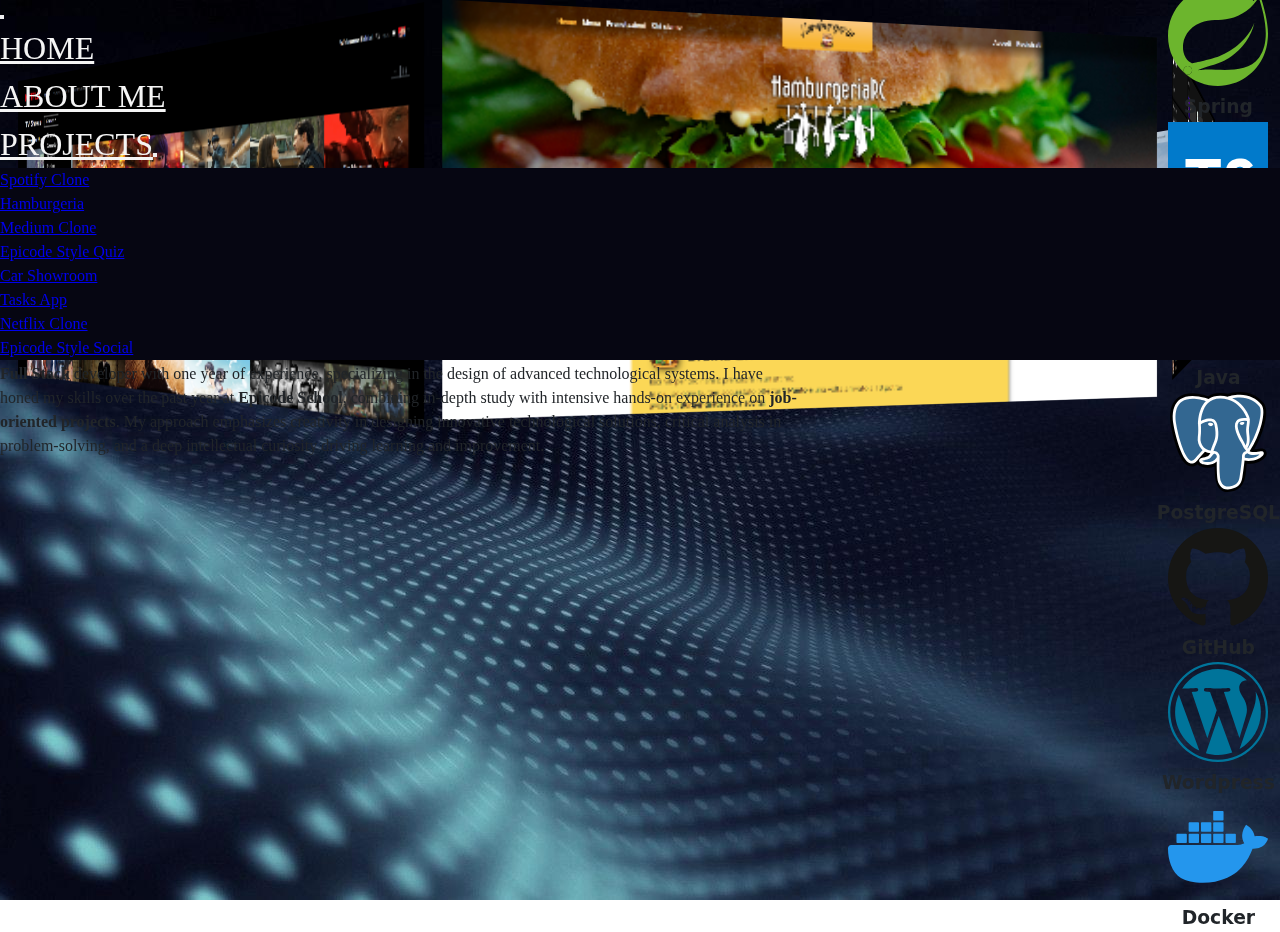
==== index.html @ 360861d2 "fake mail implemented" ====
<!doctype html>
<html lang="en" data-critters-container>
<head>
  <meta charset="utf-8">
  <title>MyPortfolio</title>
  <base href="/">
  <meta name="viewport" content="width=device-width, initial-scale=1">
  <link rel="icon" type="image/x-icon" href="favicon.ico">
  <link rel="stylesheet" href="node_modules/bootstrap/dist/css/bootstrap.min.css">
<style>@charset "UTF-8";@import"https://fonts.cdnfonts.com/css/ica-rubrik-black";@import"https://fonts.cdnfonts.com/css/poppins";:root{--bs-blue:#0d6efd;--bs-indigo:#6610f2;--bs-purple:#6f42c1;--bs-pink:#d63384;--bs-red:#dc3545;--bs-orange:#fd7e14;--bs-yellow:#ffc107;--bs-green:#198754;--bs-teal:#20c997;--bs-cyan:#0dcaf0;--bs-black:#000;--bs-white:#fff;--bs-gray:#6c757d;--bs-gray-dark:#343a40;--bs-gray-100:#f8f9fa;--bs-gray-200:#e9ecef;--bs-gray-300:#dee2e6;--bs-gray-400:#ced4da;--bs-gray-500:#adb5bd;--bs-gray-600:#6c757d;--bs-gray-700:#495057;--bs-gray-800:#343a40;--bs-gray-900:#212529;--bs-primary:#0d6efd;--bs-secondary:#6c757d;--bs-success:#198754;--bs-info:#0dcaf0;--bs-warning:#ffc107;--bs-danger:#dc3545;--bs-light:#f8f9fa;--bs-dark:#212529;--bs-primary-rgb:13,110,253;--bs-secondary-rgb:108,117,125;--bs-success-rgb:25,135,84;--bs-info-rgb:13,202,240;--bs-warning-rgb:255,193,7;--bs-danger-rgb:220,53,69;--bs-light-rgb:248,249,250;--bs-dark-rgb:33,37,41;--bs-primary-text-emphasis:#052c65;--bs-secondary-text-emphasis:#2b2f32;--bs-success-text-emphasis:#0a3622;--bs-info-text-emphasis:#055160;--bs-warning-text-emphasis:#664d03;--bs-danger-text-emphasis:#58151c;--bs-light-text-emphasis:#495057;--bs-dark-text-emphasis:#495057;--bs-primary-bg-subtle:#cfe2ff;--bs-secondary-bg-subtle:#e2e3e5;--bs-success-bg-subtle:#d1e7dd;--bs-info-bg-subtle:#cff4fc;--bs-warning-bg-subtle:#fff3cd;--bs-danger-bg-subtle:#f8d7da;--bs-light-bg-subtle:#fcfcfd;--bs-dark-bg-subtle:#ced4da;--bs-primary-border-subtle:#9ec5fe;--bs-secondary-border-subtle:#c4c8cb;--bs-success-border-subtle:#a3cfbb;--bs-info-border-subtle:#9eeaf9;--bs-warning-border-subtle:#ffe69c;--bs-danger-border-subtle:#f1aeb5;--bs-light-border-subtle:#e9ecef;--bs-dark-border-subtle:#adb5bd;--bs-white-rgb:255,255,255;--bs-black-rgb:0,0,0;--bs-font-sans-serif:system-ui,-apple-system,"Segoe UI",Roboto,"Helvetica Neue","Noto Sans","Liberation Sans",Arial,sans-serif,"Apple Color Emoji","Segoe UI Emoji","Segoe UI Symbol","Noto Color Emoji";--bs-font-monospace:SFMono-Regular,Menlo,Monaco,Consolas,"Liberation Mono","Courier New",monospace;--bs-gradient:linear-gradient(180deg, rgba(255, 255, 255, .15), rgba(255, 255, 255, 0));--bs-body-font-family:var(--bs-font-sans-serif);--bs-body-font-size:1rem;--bs-body-font-weight:400;--bs-body-line-height:1.5;--bs-body-color:#212529;--bs-body-color-rgb:33,37,41;--bs-body-bg:#fff;--bs-body-bg-rgb:255,255,255;--bs-emphasis-color:#000;--bs-emphasis-color-rgb:0,0,0;--bs-secondary-color:rgba(33, 37, 41, .75);--bs-secondary-color-rgb:33,37,41;--bs-secondary-bg:#e9ecef;--bs-secondary-bg-rgb:233,236,239;--bs-tertiary-color:rgba(33, 37, 41, .5);--bs-tertiary-color-rgb:33,37,41;--bs-tertiary-bg:#f8f9fa;--bs-tertiary-bg-rgb:248,249,250;--bs-heading-color:inherit;--bs-link-color:#0d6efd;--bs-link-color-rgb:13,110,253;--bs-link-decoration:underline;--bs-link-hover-color:#0a58ca;--bs-link-hover-color-rgb:10,88,202;--bs-code-color:#d63384;--bs-highlight-color:#212529;--bs-highlight-bg:#fff3cd;--bs-border-width:1px;--bs-border-style:solid;--bs-border-color:#dee2e6;--bs-border-color-translucent:rgba(0, 0, 0, .175);--bs-border-radius:.375rem;--bs-border-radius-sm:.25rem;--bs-border-radius-lg:.5rem;--bs-border-radius-xl:1rem;--bs-border-radius-xxl:2rem;--bs-border-radius-2xl:var(--bs-border-radius-xxl);--bs-border-radius-pill:50rem;--bs-box-shadow:0 .5rem 1rem rgba(0, 0, 0, .15);--bs-box-shadow-sm:0 .125rem .25rem rgba(0, 0, 0, .075);--bs-box-shadow-lg:0 1rem 3rem rgba(0, 0, 0, .175);--bs-box-shadow-inset:inset 0 1px 2px rgba(0, 0, 0, .075);--bs-focus-ring-width:.25rem;--bs-focus-ring-opacity:.25;--bs-focus-ring-color:rgba(13, 110, 253, .25);--bs-form-valid-color:#198754;--bs-form-valid-border-color:#198754;--bs-form-invalid-color:#dc3545;--bs-form-invalid-border-color:#dc3545}*,:after,:before{box-sizing:border-box}@media (prefers-reduced-motion:no-preference){:root{scroll-behavior:smooth}}body{margin:0;font-family:var(--bs-body-font-family);font-size:var(--bs-body-font-size);font-weight:var(--bs-body-font-weight);line-height:var(--bs-body-line-height);color:var(--bs-body-color);text-align:var(--bs-body-text-align);background-color:var(--bs-body-bg);-webkit-text-size-adjust:100%;-webkit-tap-highlight-color:transparent}:root{--bs-breakpoint-xs:0;--bs-breakpoint-sm:576px;--bs-breakpoint-md:768px;--bs-breakpoint-lg:992px;--bs-breakpoint-xl:1200px;--bs-breakpoint-xxl:1400px}:root{--bs-blue: #0d6efd;--bs-indigo: #6610f2;--bs-purple: #6f42c1;--bs-pink: #d63384;--bs-red: #dc3545;--bs-orange: #fd7e14;--bs-yellow: #ffc107;--bs-green: #198754;--bs-teal: #20c997;--bs-cyan: #0dcaf0;--bs-black: #000;--bs-white: #fff;--bs-gray: #6c757d;--bs-gray-dark: #343a40;--bs-gray-100: #f8f9fa;--bs-gray-200: #e9ecef;--bs-gray-300: #dee2e6;--bs-gray-400: #ced4da;--bs-gray-500: #adb5bd;--bs-gray-600: #6c757d;--bs-gray-700: #495057;--bs-gray-800: #343a40;--bs-gray-900: #212529;--bs-primary: #0d6efd;--bs-secondary: #6c757d;--bs-success: #198754;--bs-info: #0dcaf0;--bs-warning: #ffc107;--bs-danger: #dc3545;--bs-light: #f8f9fa;--bs-dark: #212529;--bs-primary-rgb: 13, 110, 253;--bs-secondary-rgb: 108, 117, 125;--bs-success-rgb: 25, 135, 84;--bs-info-rgb: 13, 202, 240;--bs-warning-rgb: 255, 193, 7;--bs-danger-rgb: 220, 53, 69;--bs-light-rgb: 248, 249, 250;--bs-dark-rgb: 33, 37, 41;--bs-primary-text-emphasis: #052c65;--bs-secondary-text-emphasis: #2b2f32;--bs-success-text-emphasis: #0a3622;--bs-info-text-emphasis: #055160;--bs-warning-text-emphasis: #664d03;--bs-danger-text-emphasis: #58151c;--bs-light-text-emphasis: #495057;--bs-dark-text-emphasis: #495057;--bs-primary-bg-subtle: #cfe2ff;--bs-secondary-bg-subtle: #e2e3e5;--bs-success-bg-subtle: #d1e7dd;--bs-info-bg-subtle: #cff4fc;--bs-warning-bg-subtle: #fff3cd;--bs-danger-bg-subtle: #f8d7da;--bs-light-bg-subtle: #fcfcfd;--bs-dark-bg-subtle: #ced4da;--bs-primary-border-subtle: #9ec5fe;--bs-secondary-border-subtle: #c4c8cb;--bs-success-border-subtle: #a3cfbb;--bs-info-border-subtle: #9eeaf9;--bs-warning-border-subtle: #ffe69c;--bs-danger-border-subtle: #f1aeb5;--bs-light-border-subtle: #e9ecef;--bs-dark-border-subtle: #adb5bd;--bs-white-rgb: 255, 255, 255;--bs-black-rgb: 0, 0, 0;--bs-font-sans-serif: system-ui, -apple-system, "Segoe UI", Roboto, "Helvetica Neue", "Noto Sans", "Liberation Sans", Arial, sans-serif, "Apple Color Emoji", "Segoe UI Emoji", "Segoe UI Symbol", "Noto Color Emoji";--bs-font-monospace: SFMono-Regular, Menlo, Monaco, Consolas, "Liberation Mono", "Courier New", monospace;--bs-gradient: linear-gradient(180deg, rgba(255, 255, 255, .15), rgba(255, 255, 255, 0));--bs-body-font-family: var(--bs-font-sans-serif);--bs-body-font-size: 1rem;--bs-body-font-weight: 400;--bs-body-line-height: 1.5;--bs-body-color: #212529;--bs-body-color-rgb: 33, 37, 41;--bs-body-bg: #fff;--bs-body-bg-rgb: 255, 255, 255;--bs-emphasis-color: #000;--bs-emphasis-color-rgb: 0, 0, 0;--bs-secondary-color: rgba(33, 37, 41, .75);--bs-secondary-color-rgb: 33, 37, 41;--bs-secondary-bg: #e9ecef;--bs-secondary-bg-rgb: 233, 236, 239;--bs-tertiary-color: rgba(33, 37, 41, .5);--bs-tertiary-color-rgb: 33, 37, 41;--bs-tertiary-bg: #f8f9fa;--bs-tertiary-bg-rgb: 248, 249, 250;--bs-heading-color: inherit;--bs-link-color: #0d6efd;--bs-link-color-rgb: 13, 110, 253;--bs-link-decoration: underline;--bs-link-hover-color: #0a58ca;--bs-link-hover-color-rgb: 10, 88, 202;--bs-code-color: #d63384;--bs-highlight-color: #212529;--bs-highlight-bg: #fff3cd;--bs-border-width: 1px;--bs-border-style: solid;--bs-border-color: #dee2e6;--bs-border-color-translucent: rgba(0, 0, 0, .175);--bs-border-radius: .375rem;--bs-border-radius-sm: .25rem;--bs-border-radius-lg: .5rem;--bs-border-radius-xl: 1rem;--bs-border-radius-xxl: 2rem;--bs-border-radius-2xl: var(--bs-border-radius-xxl);--bs-border-radius-pill: 50rem;--bs-box-shadow: 0 .5rem 1rem rgba(0, 0, 0, .15);--bs-box-shadow-sm: 0 .125rem .25rem rgba(0, 0, 0, .075);--bs-box-shadow-lg: 0 1rem 3rem rgba(0, 0, 0, .175);--bs-box-shadow-inset: inset 0 1px 2px rgba(0, 0, 0, .075);--bs-focus-ring-width: .25rem;--bs-focus-ring-opacity: .25;--bs-focus-ring-color: rgba(13, 110, 253, .25);--bs-form-valid-color: #198754;--bs-form-valid-border-color: #198754;--bs-form-invalid-color: #dc3545;--bs-form-invalid-border-color: #dc3545}*,*:before,*:after{box-sizing:border-box}@media (prefers-reduced-motion: no-preference){:root{scroll-behavior:smooth}}body{margin:0;font-family:var(--bs-body-font-family);font-size:var(--bs-body-font-size);font-weight:var(--bs-body-font-weight);line-height:var(--bs-body-line-height);color:var(--bs-body-color);text-align:var(--bs-body-text-align);background-color:var(--bs-body-bg);-webkit-text-size-adjust:100%;-webkit-tap-highlight-color:rgba(0,0,0,0)}:root{--bs-breakpoint-xs: 0;--bs-breakpoint-sm: 576px;--bs-breakpoint-md: 768px;--bs-breakpoint-lg: 992px;--bs-breakpoint-xl: 1200px;--bs-breakpoint-xxl: 1400px}body{background-image:url("./media/R-FRGKH5ZP.jpeg");background-repeat:no-repeat;background-size:cover;background-position:center;background-attachment:fixed;background-blend-mode:darken}*{margin:0;padding:0;box-sizing:border-box}body:before{width:min(1400px,90vw);top:10%;left:50%;transform:translate(-50%);content:"";background-image:url("./media/R-FRGKH5ZP.jpeg");background-size:cover;background-repeat:no-repeat;pointer-events:none}
</style><link rel="stylesheet" href="styles-S6FNMMBS.css" media="print" onload="this.media='all'"><noscript><link rel="stylesheet" href="styles-S6FNMMBS.css"></noscript><link rel="preload" href="https://fonts.cdnfonts.com/css/ica-rubrik-black" as="style"><link rel="preload" href="https://fonts.cdnfonts.com/css/poppins" as="style"><link rel="modulepreload" href="dotenv"></head>
<body>
  <app-root></app-root>
  
<script src="polyfills-GTEVC5Y5.js" type="module"></script><script src="scripts-O3PTXEVQ.js" defer></script><script src="main-2D2OBG4B.js" type="module"></script></body>
</html>
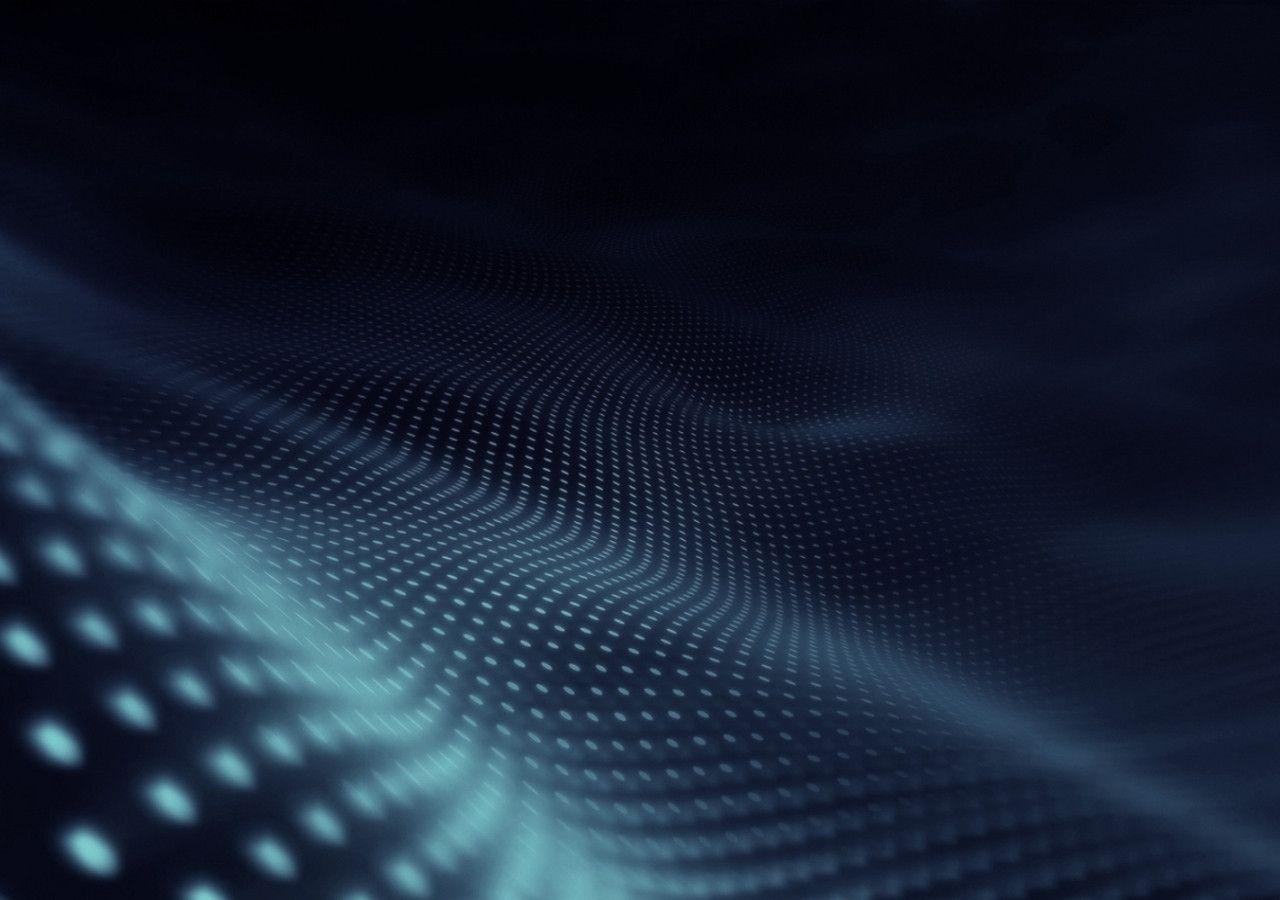
==== commit 97847b1b: "test 1" ====
--- a/index.html
+++ b/index.html
@@ -8,9 +8,9 @@
   <link rel="icon" type="image/x-icon" href="favicon.ico">
   <link rel="stylesheet" href="node_modules/bootstrap/dist/css/bootstrap.min.css">
 <style>@charset "UTF-8";@import"https://fonts.cdnfonts.com/css/ica-rubrik-black";@import"https://fonts.cdnfonts.com/css/poppins";:root{--bs-blue:#0d6efd;--bs-indigo:#6610f2;--bs-purple:#6f42c1;--bs-pink:#d63384;--bs-red:#dc3545;--bs-orange:#fd7e14;--bs-yellow:#ffc107;--bs-green:#198754;--bs-teal:#20c997;--bs-cyan:#0dcaf0;--bs-black:#000;--bs-white:#fff;--bs-gray:#6c757d;--bs-gray-dark:#343a40;--bs-gray-100:#f8f9fa;--bs-gray-200:#e9ecef;--bs-gray-300:#dee2e6;--bs-gray-400:#ced4da;--bs-gray-500:#adb5bd;--bs-gray-600:#6c757d;--bs-gray-700:#495057;--bs-gray-800:#343a40;--bs-gray-900:#212529;--bs-primary:#0d6efd;--bs-secondary:#6c757d;--bs-success:#198754;--bs-info:#0dcaf0;--bs-warning:#ffc107;--bs-danger:#dc3545;--bs-light:#f8f9fa;--bs-dark:#212529;--bs-primary-rgb:13,110,253;--bs-secondary-rgb:108,117,125;--bs-success-rgb:25,135,84;--bs-info-rgb:13,202,240;--bs-warning-rgb:255,193,7;--bs-danger-rgb:220,53,69;--bs-light-rgb:248,249,250;--bs-dark-rgb:33,37,41;--bs-primary-text-emphasis:#052c65;--bs-secondary-text-emphasis:#2b2f32;--bs-success-text-emphasis:#0a3622;--bs-info-text-emphasis:#055160;--bs-warning-text-emphasis:#664d03;--bs-danger-text-emphasis:#58151c;--bs-light-text-emphasis:#495057;--bs-dark-text-emphasis:#495057;--bs-primary-bg-subtle:#cfe2ff;--bs-secondary-bg-subtle:#e2e3e5;--bs-success-bg-subtle:#d1e7dd;--bs-info-bg-subtle:#cff4fc;--bs-warning-bg-subtle:#fff3cd;--bs-danger-bg-subtle:#f8d7da;--bs-light-bg-subtle:#fcfcfd;--bs-dark-bg-subtle:#ced4da;--bs-primary-border-subtle:#9ec5fe;--bs-secondary-border-subtle:#c4c8cb;--bs-success-border-subtle:#a3cfbb;--bs-info-border-subtle:#9eeaf9;--bs-warning-border-subtle:#ffe69c;--bs-danger-border-subtle:#f1aeb5;--bs-light-border-subtle:#e9ecef;--bs-dark-border-subtle:#adb5bd;--bs-white-rgb:255,255,255;--bs-black-rgb:0,0,0;--bs-font-sans-serif:system-ui,-apple-system,"Segoe UI",Roboto,"Helvetica Neue","Noto Sans","Liberation Sans",Arial,sans-serif,"Apple Color Emoji","Segoe UI Emoji","Segoe UI Symbol","Noto Color Emoji";--bs-font-monospace:SFMono-Regular,Menlo,Monaco,Consolas,"Liberation Mono","Courier New",monospace;--bs-gradient:linear-gradient(180deg, rgba(255, 255, 255, .15), rgba(255, 255, 255, 0));--bs-body-font-family:var(--bs-font-sans-serif);--bs-body-font-size:1rem;--bs-body-font-weight:400;--bs-body-line-height:1.5;--bs-body-color:#212529;--bs-body-color-rgb:33,37,41;--bs-body-bg:#fff;--bs-body-bg-rgb:255,255,255;--bs-emphasis-color:#000;--bs-emphasis-color-rgb:0,0,0;--bs-secondary-color:rgba(33, 37, 41, .75);--bs-secondary-color-rgb:33,37,41;--bs-secondary-bg:#e9ecef;--bs-secondary-bg-rgb:233,236,239;--bs-tertiary-color:rgba(33, 37, 41, .5);--bs-tertiary-color-rgb:33,37,41;--bs-tertiary-bg:#f8f9fa;--bs-tertiary-bg-rgb:248,249,250;--bs-heading-color:inherit;--bs-link-color:#0d6efd;--bs-link-color-rgb:13,110,253;--bs-link-decoration:underline;--bs-link-hover-color:#0a58ca;--bs-link-hover-color-rgb:10,88,202;--bs-code-color:#d63384;--bs-highlight-color:#212529;--bs-highlight-bg:#fff3cd;--bs-border-width:1px;--bs-border-style:solid;--bs-border-color:#dee2e6;--bs-border-color-translucent:rgba(0, 0, 0, .175);--bs-border-radius:.375rem;--bs-border-radius-sm:.25rem;--bs-border-radius-lg:.5rem;--bs-border-radius-xl:1rem;--bs-border-radius-xxl:2rem;--bs-border-radius-2xl:var(--bs-border-radius-xxl);--bs-border-radius-pill:50rem;--bs-box-shadow:0 .5rem 1rem rgba(0, 0, 0, .15);--bs-box-shadow-sm:0 .125rem .25rem rgba(0, 0, 0, .075);--bs-box-shadow-lg:0 1rem 3rem rgba(0, 0, 0, .175);--bs-box-shadow-inset:inset 0 1px 2px rgba(0, 0, 0, .075);--bs-focus-ring-width:.25rem;--bs-focus-ring-opacity:.25;--bs-focus-ring-color:rgba(13, 110, 253, .25);--bs-form-valid-color:#198754;--bs-form-valid-border-color:#198754;--bs-form-invalid-color:#dc3545;--bs-form-invalid-border-color:#dc3545}*,:after,:before{box-sizing:border-box}@media (prefers-reduced-motion:no-preference){:root{scroll-behavior:smooth}}body{margin:0;font-family:var(--bs-body-font-family);font-size:var(--bs-body-font-size);font-weight:var(--bs-body-font-weight);line-height:var(--bs-body-line-height);color:var(--bs-body-color);text-align:var(--bs-body-text-align);background-color:var(--bs-body-bg);-webkit-text-size-adjust:100%;-webkit-tap-highlight-color:transparent}:root{--bs-breakpoint-xs:0;--bs-breakpoint-sm:576px;--bs-breakpoint-md:768px;--bs-breakpoint-lg:992px;--bs-breakpoint-xl:1200px;--bs-breakpoint-xxl:1400px}:root{--bs-blue: #0d6efd;--bs-indigo: #6610f2;--bs-purple: #6f42c1;--bs-pink: #d63384;--bs-red: #dc3545;--bs-orange: #fd7e14;--bs-yellow: #ffc107;--bs-green: #198754;--bs-teal: #20c997;--bs-cyan: #0dcaf0;--bs-black: #000;--bs-white: #fff;--bs-gray: #6c757d;--bs-gray-dark: #343a40;--bs-gray-100: #f8f9fa;--bs-gray-200: #e9ecef;--bs-gray-300: #dee2e6;--bs-gray-400: #ced4da;--bs-gray-500: #adb5bd;--bs-gray-600: #6c757d;--bs-gray-700: #495057;--bs-gray-800: #343a40;--bs-gray-900: #212529;--bs-primary: #0d6efd;--bs-secondary: #6c757d;--bs-success: #198754;--bs-info: #0dcaf0;--bs-warning: #ffc107;--bs-danger: #dc3545;--bs-light: #f8f9fa;--bs-dark: #212529;--bs-primary-rgb: 13, 110, 253;--bs-secondary-rgb: 108, 117, 125;--bs-success-rgb: 25, 135, 84;--bs-info-rgb: 13, 202, 240;--bs-warning-rgb: 255, 193, 7;--bs-danger-rgb: 220, 53, 69;--bs-light-rgb: 248, 249, 250;--bs-dark-rgb: 33, 37, 41;--bs-primary-text-emphasis: #052c65;--bs-secondary-text-emphasis: #2b2f32;--bs-success-text-emphasis: #0a3622;--bs-info-text-emphasis: #055160;--bs-warning-text-emphasis: #664d03;--bs-danger-text-emphasis: #58151c;--bs-light-text-emphasis: #495057;--bs-dark-text-emphasis: #495057;--bs-primary-bg-subtle: #cfe2ff;--bs-secondary-bg-subtle: #e2e3e5;--bs-success-bg-subtle: #d1e7dd;--bs-info-bg-subtle: #cff4fc;--bs-warning-bg-subtle: #fff3cd;--bs-danger-bg-subtle: #f8d7da;--bs-light-bg-subtle: #fcfcfd;--bs-dark-bg-subtle: #ced4da;--bs-primary-border-subtle: #9ec5fe;--bs-secondary-border-subtle: #c4c8cb;--bs-success-border-subtle: #a3cfbb;--bs-info-border-subtle: #9eeaf9;--bs-warning-border-subtle: #ffe69c;--bs-danger-border-subtle: #f1aeb5;--bs-light-border-subtle: #e9ecef;--bs-dark-border-subtle: #adb5bd;--bs-white-rgb: 255, 255, 255;--bs-black-rgb: 0, 0, 0;--bs-font-sans-serif: system-ui, -apple-system, "Segoe UI", Roboto, "Helvetica Neue", "Noto Sans", "Liberation Sans", Arial, sans-serif, "Apple Color Emoji", "Segoe UI Emoji", "Segoe UI Symbol", "Noto Color Emoji";--bs-font-monospace: SFMono-Regular, Menlo, Monaco, Consolas, "Liberation Mono", "Courier New", monospace;--bs-gradient: linear-gradient(180deg, rgba(255, 255, 255, .15), rgba(255, 255, 255, 0));--bs-body-font-family: var(--bs-font-sans-serif);--bs-body-font-size: 1rem;--bs-body-font-weight: 400;--bs-body-line-height: 1.5;--bs-body-color: #212529;--bs-body-color-rgb: 33, 37, 41;--bs-body-bg: #fff;--bs-body-bg-rgb: 255, 255, 255;--bs-emphasis-color: #000;--bs-emphasis-color-rgb: 0, 0, 0;--bs-secondary-color: rgba(33, 37, 41, .75);--bs-secondary-color-rgb: 33, 37, 41;--bs-secondary-bg: #e9ecef;--bs-secondary-bg-rgb: 233, 236, 239;--bs-tertiary-color: rgba(33, 37, 41, .5);--bs-tertiary-color-rgb: 33, 37, 41;--bs-tertiary-bg: #f8f9fa;--bs-tertiary-bg-rgb: 248, 249, 250;--bs-heading-color: inherit;--bs-link-color: #0d6efd;--bs-link-color-rgb: 13, 110, 253;--bs-link-decoration: underline;--bs-link-hover-color: #0a58ca;--bs-link-hover-color-rgb: 10, 88, 202;--bs-code-color: #d63384;--bs-highlight-color: #212529;--bs-highlight-bg: #fff3cd;--bs-border-width: 1px;--bs-border-style: solid;--bs-border-color: #dee2e6;--bs-border-color-translucent: rgba(0, 0, 0, .175);--bs-border-radius: .375rem;--bs-border-radius-sm: .25rem;--bs-border-radius-lg: .5rem;--bs-border-radius-xl: 1rem;--bs-border-radius-xxl: 2rem;--bs-border-radius-2xl: var(--bs-border-radius-xxl);--bs-border-radius-pill: 50rem;--bs-box-shadow: 0 .5rem 1rem rgba(0, 0, 0, .15);--bs-box-shadow-sm: 0 .125rem .25rem rgba(0, 0, 0, .075);--bs-box-shadow-lg: 0 1rem 3rem rgba(0, 0, 0, .175);--bs-box-shadow-inset: inset 0 1px 2px rgba(0, 0, 0, .075);--bs-focus-ring-width: .25rem;--bs-focus-ring-opacity: .25;--bs-focus-ring-color: rgba(13, 110, 253, .25);--bs-form-valid-color: #198754;--bs-form-valid-border-color: #198754;--bs-form-invalid-color: #dc3545;--bs-form-invalid-border-color: #dc3545}*,*:before,*:after{box-sizing:border-box}@media (prefers-reduced-motion: no-preference){:root{scroll-behavior:smooth}}body{margin:0;font-family:var(--bs-body-font-family);font-size:var(--bs-body-font-size);font-weight:var(--bs-body-font-weight);line-height:var(--bs-body-line-height);color:var(--bs-body-color);text-align:var(--bs-body-text-align);background-color:var(--bs-body-bg);-webkit-text-size-adjust:100%;-webkit-tap-highlight-color:rgba(0,0,0,0)}:root{--bs-breakpoint-xs: 0;--bs-breakpoint-sm: 576px;--bs-breakpoint-md: 768px;--bs-breakpoint-lg: 992px;--bs-breakpoint-xl: 1200px;--bs-breakpoint-xxl: 1400px}body{background-image:url("./media/R-FRGKH5ZP.jpeg");background-repeat:no-repeat;background-size:cover;background-position:center;background-attachment:fixed;background-blend-mode:darken}*{margin:0;padding:0;box-sizing:border-box}body:before{width:min(1400px,90vw);top:10%;left:50%;transform:translate(-50%);content:"";background-image:url("./media/R-FRGKH5ZP.jpeg");background-size:cover;background-repeat:no-repeat;pointer-events:none}
-</style><link rel="stylesheet" href="styles-S6FNMMBS.css" media="print" onload="this.media='all'"><noscript><link rel="stylesheet" href="styles-S6FNMMBS.css"></noscript><link rel="preload" href="https://fonts.cdnfonts.com/css/ica-rubrik-black" as="style"><link rel="preload" href="https://fonts.cdnfonts.com/css/poppins" as="style"><link rel="modulepreload" href="dotenv"></head>
+</style><link rel="stylesheet" href="styles-S6FNMMBS.css" media="print" onload="this.media='all'"><noscript><link rel="stylesheet" href="styles-S6FNMMBS.css"></noscript><link rel="preload" href="https://fonts.cdnfonts.com/css/ica-rubrik-black" as="style"><link rel="preload" href="https://fonts.cdnfonts.com/css/poppins" as="style"></head>
 <body>
   <app-root></app-root>
   
-<script src="polyfills-GTEVC5Y5.js" type="module"></script><script src="scripts-O3PTXEVQ.js" defer></script><script src="main-2D2OBG4B.js" type="module"></script></body>
+<script src="polyfills-GTEVC5Y5.js" type="module"></script><script src="main-5WWMVZ6M.js" type="module"></script></body>
 </html>
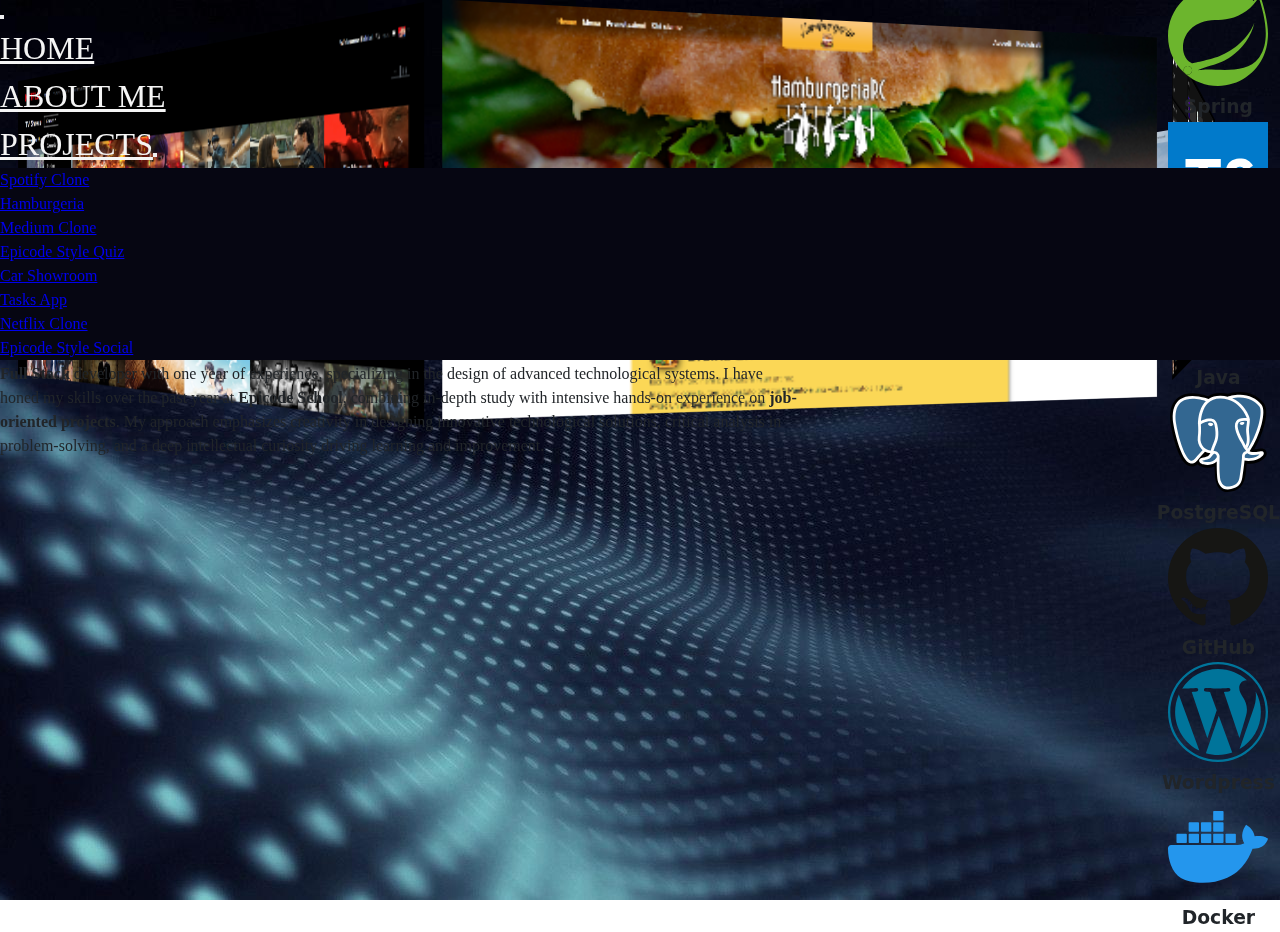
==== commit 5848dd9c: "test 4" ====
--- a/index.html
+++ b/index.html
@@ -12,5 +12,5 @@
 <body>
   <app-root></app-root>
   
-<script src="polyfills-GTEVC5Y5.js" type="module"></script><script src="main-5WWMVZ6M.js" type="module"></script></body>
+<script src="polyfills-GTEVC5Y5.js" type="module"></script><script src="main-7DPJPP4G.js" type="module"></script></body>
 </html>
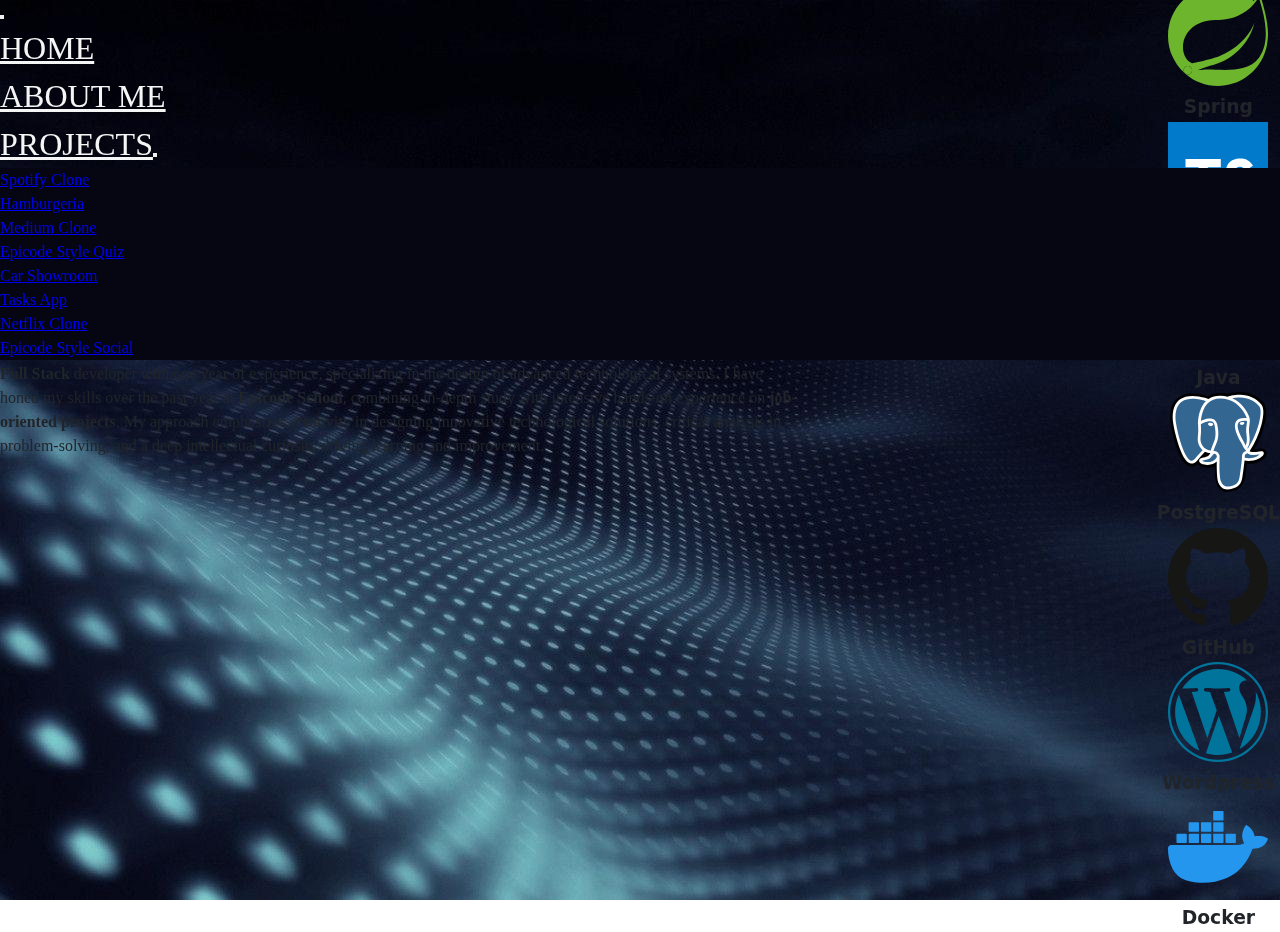
==== commit bcbb21e4: "test 13" ====
--- a/index.html
+++ b/index.html
@@ -12,5 +12,5 @@
 <body>
   <app-root></app-root>
   
-<script src="polyfills-GTEVC5Y5.js" type="module"></script><script src="main-7DPJPP4G.js" type="module"></script></body>
+<script src="polyfills-GTEVC5Y5.js" type="module"></script><script src="main-7PDEIWDE.js" type="module"></script></body>
 </html>
